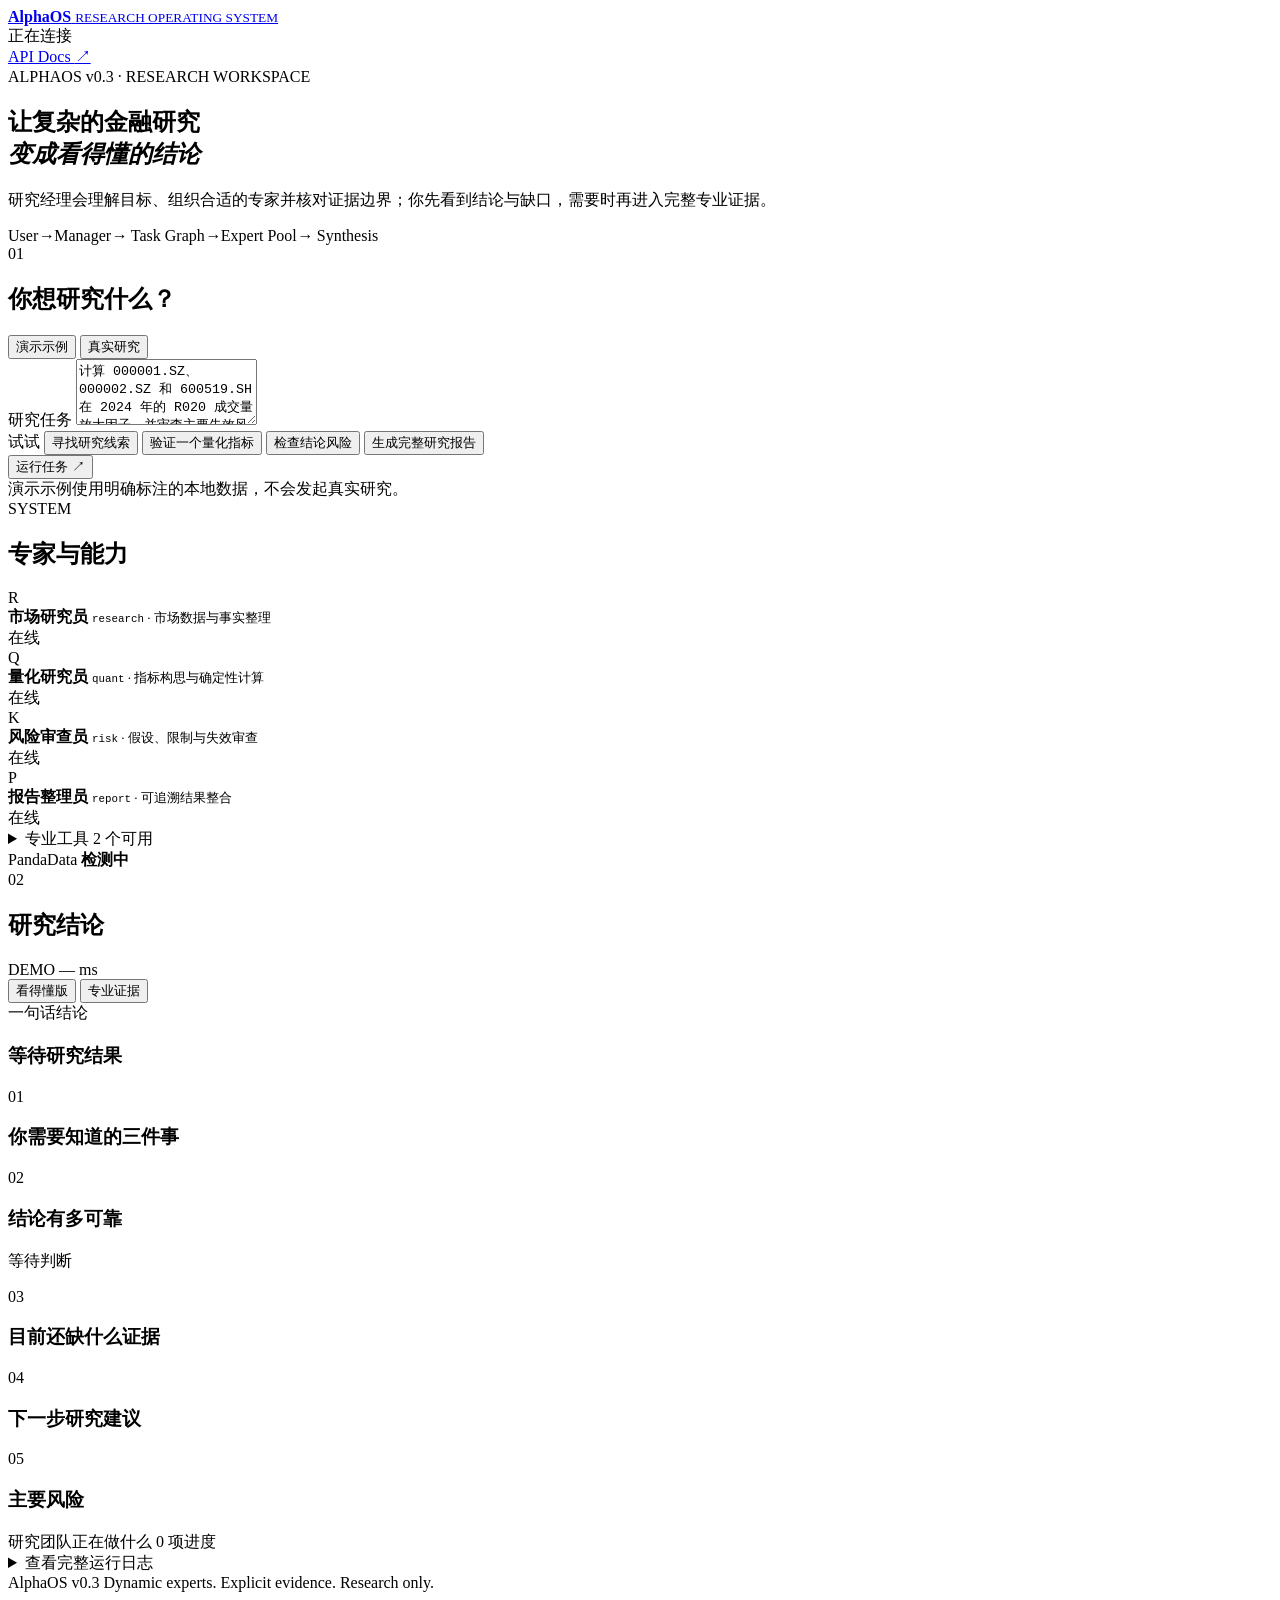
==== frontend/index.html @ 519a6473 "feat: add AlphaOS demo product experience" ====
<!doctype html>
<html lang="zh-CN">
  <head>
    <meta charset="utf-8" />
    <meta name="viewport" content="width=device-width, initial-scale=1" />
    <meta
      name="description"
      content="AlphaOS 动态多智能体量化研究组织演示台"
    />
    <title>AlphaOS · Research Console</title>
    <link rel="stylesheet" href="/static/styles.css" />
  </head>
  <body>
    <div class="ambient ambient-one"></div>
    <div class="ambient ambient-two"></div>

    <header class="topbar">
      <a class="brand" href="/" aria-label="AlphaOS 首页">
        <span class="brand-mark" aria-hidden="true">
          <span></span><span></span><span></span>
        </span>
        <span>
          <strong>AlphaOS</strong>
          <small>RESEARCH OPERATING SYSTEM</small>
        </span>
      </a>
      <div class="topbar-actions">
        <div class="service-status" id="serviceStatus">
          <span class="status-dot"></span>
          <span>正在连接</span>
        </div>
        <a class="ghost-link" href="/docs" target="_blank" rel="noreferrer">
          API Docs
          <span aria-hidden="true">↗</span>
        </a>
      </div>
    </header>

    <main>
      <section class="hero">
        <div class="eyebrow"><span></span> ALPHAOS v0.3 · RESEARCH WORKSPACE</div>
        <h1>让复杂的金融研究<br /><em>变成看得懂的结论</em></h1>
        <p>
          研究经理会理解目标、组织合适的专家并核对证据边界；你先看到结论与缺口，需要时再进入完整专业证据。
        </p>
        <div class="architecture" aria-label="AlphaOS 工作流程">
          <span>User</span><i>→</i><span class="accent">Manager</span><i>→</i>
          <span>Task Graph</span><i>→</i><span>Expert Pool</span><i>→</i>
          <span>Synthesis</span>
        </div>
      </section>

      <section class="workspace">
        <div class="console-card">
          <div class="card-heading">
            <div>
              <span class="section-number">01</span>
              <h2>你想研究什么？</h2>
            </div>
            <div class="mode-switch" role="group" aria-label="研究运行方式">
              <button class="mode-button active" data-mode="demo" type="button">
                演示示例
              </button>
              <button class="mode-button" data-mode="live" type="button">
                真实研究
              </button>
            </div>
          </div>

          <label class="sr-only" for="taskPrompt">研究任务</label>
          <textarea
            id="taskPrompt"
            rows="4"
            maxlength="20000"
            placeholder="描述你希望 AlphaOS 完成的研究任务…"
          >计算 000001.SZ、000002.SZ 和 600519.SH 在 2024 年的 R020 成交量放大因子，并审查主要失效风险。</textarea>

          <div class="prompt-footer">
            <div class="examples" aria-label="示例任务">
              <span>试试</span>
              <button type="button" data-scenario="factor">寻找研究线索</button>
              <button type="button" data-scenario="r020-risk">验证一个量化指标</button>
              <button type="button" data-scenario="r020-risk">检查结论风险</button>
              <button type="button" data-scenario="research-report">生成完整研究报告</button>
            </div>
            <button class="run-button" id="runButton" type="button">
              <span class="run-label">运行任务</span>
              <span class="run-arrow" aria-hidden="true">↗</span>
            </button>
          </div>
          <div class="mode-note" id="modeNote">
            演示示例使用明确标注的本地数据，不会发起真实研究。
          </div>
        </div>

        <aside class="capability-card">
          <div class="card-heading compact">
            <div>
              <span class="section-number">SYSTEM</span>
              <h2>专家与能力</h2>
            </div>
          </div>
          <div class="expert-list">
            <div class="expert-row">
              <span class="expert-icon research">R</span>
              <div>
                <strong>市场研究员</strong>
                <small><code>research</code> · 市场数据与事实整理</small>
              </div>
              <span class="online">在线</span>
            </div>
            <div class="expert-row">
              <span class="expert-icon quant">Q</span>
              <div>
                <strong>量化研究员</strong>
                <small><code>quant</code> · 指标构思与确定性计算</small>
              </div>
              <span class="online">在线</span>
            </div>
            <div class="expert-row">
              <span class="expert-icon risk">K</span>
              <div>
                <strong>风险审查员</strong>
                <small><code>risk</code> · 假设、限制与失效审查</small>
              </div>
              <span class="online">在线</span>
            </div>
            <div class="expert-row">
              <span class="expert-icon report">P</span>
              <div>
                <strong>报告整理员</strong>
                <small><code>report</code> · 可追溯结果整合</small>
              </div>
              <span class="online">在线</span>
            </div>
          </div>
          <details class="runtime-block">
            <summary class="runtime-title">
              <span>专业工具</span>
              <span class="runtime-count">2 个可用</span>
            </summary>
            <p class="runtime-help">由量化研究员按任务动态选择，无需预先指定。</p>
            <div class="skill-chip"><i></i> Factor Idea Generation</div>
            <div class="skill-chip"><i></i> R020 Volume Expansion</div>
          </details>
          <div class="data-status">
            <span>PandaData</span>
            <strong id="pandaStatus">检测中</strong>
          </div>
        </aside>
      </section>

      <section class="results-section" id="resultsSection" aria-live="polite">
        <div class="results-header">
          <div>
            <span class="section-number">02</span>
            <h2>研究结论</h2>
          </div>
          <div class="result-meta">
            <span id="resultMode">DEMO</span>
            <span id="durationLabel">— ms</span>
          </div>
        </div>

        <div class="view-mode-tabs" role="tablist" aria-label="结果查看方式">
          <button
            class="view-tab active"
            id="plainTab"
            type="button"
            role="tab"
            aria-selected="true"
            aria-controls="plainView"
            data-view="plain"
          >
            看得懂版
          </button>
          <button
            class="view-tab"
            id="professionalTab"
            type="button"
            role="tab"
            aria-selected="false"
            aria-controls="professionalView"
            data-view="professional"
          >
            专业证据
          </button>
        </div>

        <div id="plainView" role="tabpanel" aria-labelledby="plainTab">
          <article class="plain-summary-card" id="plainSummary">
            <div class="plain-summary-label">
              <span>一句话结论</span>
              <span id="failureFlag" hidden>包含失败步骤</span>
            </div>
            <h3 id="plainHeadline">等待研究结果</h3>
          </article>

          <div class="plain-grid">
            <article class="plain-card key-points-card">
              <div class="plain-card-heading">
                <span class="plain-card-number">01</span>
                <h3>你需要知道的三件事</h3>
              </div>
              <ol class="plain-list numbered" id="keyPoints"></ol>
            </article>

            <article class="plain-card evidence-level-card">
              <div class="plain-card-heading">
                <span class="plain-card-number">02</span>
                <h3>结论有多可靠</h3>
              </div>
              <div class="evidence-label" id="evidenceLabel">等待判断</div>
              <p id="evidenceDescription"></p>
              <ol class="research-progress" id="researchProgress"></ol>
            </article>
          </div>

          <div class="plain-grid plain-grid-three">
            <article class="plain-card missing-card">
              <div class="plain-card-heading">
                <span class="plain-card-number">03</span>
                <h3>目前还缺什么证据</h3>
              </div>
              <ul class="plain-list" id="missingEvidence"></ul>
            </article>
            <article class="plain-card next-steps-card">
              <div class="plain-card-heading">
                <span class="plain-card-number">04</span>
                <h3>下一步研究建议</h3>
              </div>
              <ul class="plain-list" id="nextSteps"></ul>
            </article>
            <article class="plain-card risks-card">
              <div class="plain-card-heading">
                <span class="plain-card-number">05</span>
                <h3>主要风险</h3>
              </div>
              <ul class="plain-list" id="majorRisks"></ul>
            </article>
          </div>

          <div class="result-panel human-timeline-panel">
            <div class="panel-title">
              <span>研究团队正在做什么</span>
              <span id="eventCount">0 项进度</span>
            </div>
            <div class="timeline" id="timeline"></div>
            <details class="technical-log">
              <summary>查看完整运行日志</summary>
              <div class="technical-event-log" id="plainTechnicalLog"></div>
            </details>
          </div>
        </div>

        <div id="professionalView" role="tabpanel" aria-labelledby="professionalTab" hidden>
          <div class="result-grid">
            <div class="result-panel plan-panel">
              <div class="panel-title">
                <span>Manager 动态任务图</span>
                <span id="complexityBadge">—</span>
              </div>
              <div class="plan-goal" id="planGoal">等待任务</div>
              <div class="selected-agents" id="selectedAgents"></div>
              <div class="dag" id="dag"></div>
            </div>
            <div class="result-panel professional-summary-panel">
              <div class="panel-title">
                <span>执行摘要</span>
                <span id="resultCount">0 RESULTS</span>
              </div>
              <dl class="technical-summary" id="technicalSummary"></dl>
            </div>
          </div>

          <div class="result-panel expert-panel">
            <div class="panel-title">
              <span>专业证据与专家结果</span>
              <span>原始字段</span>
            </div>
            <div class="expert-results" id="expertResults"></div>
          </div>

          <div class="answer-card">
            <div class="answer-label">
              <span class="manager-orb">M</span>
              <div><strong>Manager Synthesis</strong><small>原始综合结论</small></div>
            </div>
            <div class="answer-content" id="finalAnswer"></div>
          </div>

          <div class="result-panel technical-events-panel">
            <div class="panel-title">
              <span>技术执行详情</span>
              <span>完整事件字段</span>
            </div>
            <div class="technical-event-log" id="technicalEventLog"></div>
          </div>

          <details class="raw-response">
            <summary>查看经安全过滤的结构化响应 JSON</summary>
            <pre id="rawJson"></pre>
          </details>
        </div>

        <div class="disclaimer persistent-disclaimer" id="disclaimer"></div>
      </section>
    </main>

    <footer>
      <span>AlphaOS v0.3</span>
      <span>Dynamic experts. Explicit evidence. Research only.</span>
    </footer>

    <script src="/static/presentation/status-labels.js" defer></script>
    <script src="/static/presentation/event-labels.js" defer></script>
    <script src="/static/presentation/build-plain-language-result.js" defer></script>
    <script src="/static/app.js?v=20260723-1" defer></script>
  </body>
</html>
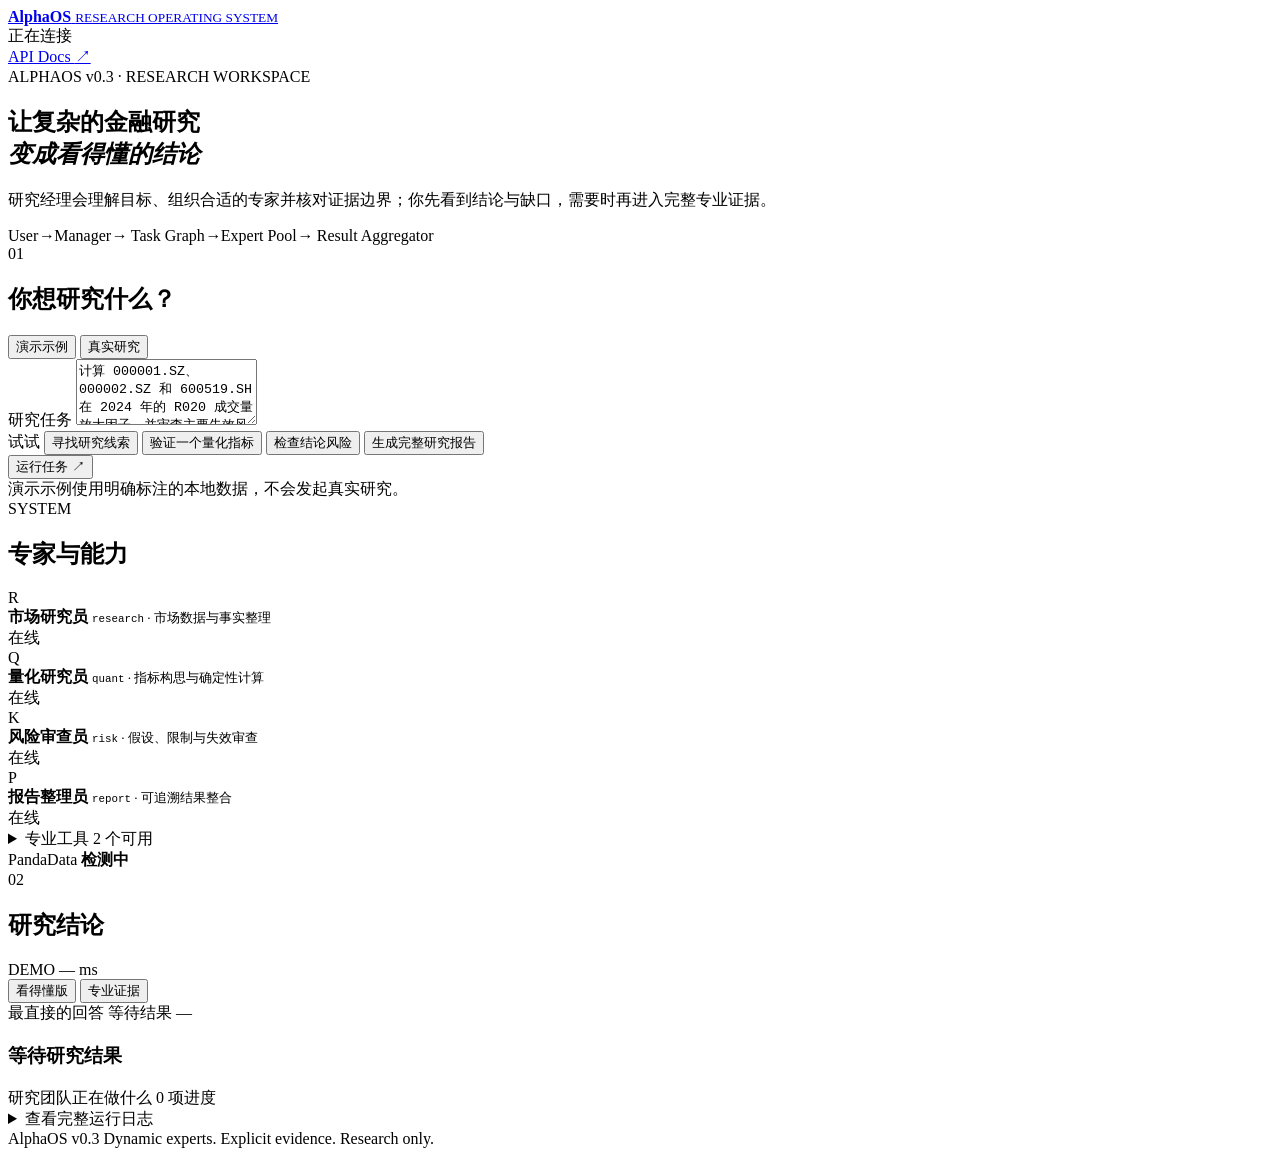
==== commit 0ec4b3d5: "feat: extract result aggregator" ====
--- a/frontend/index.html
+++ b/frontend/index.html
@@ -46,7 +46,7 @@
         <div class="architecture" aria-label="AlphaOS 工作流程">
           <span>User</span><i>→</i><span class="accent">Manager</span><i>→</i>
           <span>Task Graph</span><i>→</i><span>Expert Pool</span><i>→</i>
-          <span>Synthesis</span>
+          <span>Result Aggregator</span>
         </div>
       </section>
 
@@ -190,55 +190,16 @@
         <div id="plainView" role="tabpanel" aria-labelledby="plainTab">
           <article class="plain-summary-card" id="plainSummary">
             <div class="plain-summary-label">
-              <span>一句话结论</span>
+              <span>最直接的回答</span>
+              <span id="completionStatus">等待结果</span>
+              <span id="confidenceBadge">—</span>
               <span id="failureFlag" hidden>包含失败步骤</span>
             </div>
             <h3 id="plainHeadline">等待研究结果</h3>
+            <p id="plainExplanation"></p>
           </article>
 
-          <div class="plain-grid">
-            <article class="plain-card key-points-card">
-              <div class="plain-card-heading">
-                <span class="plain-card-number">01</span>
-                <h3>你需要知道的三件事</h3>
-              </div>
-              <ol class="plain-list numbered" id="keyPoints"></ol>
-            </article>
-
-            <article class="plain-card evidence-level-card">
-              <div class="plain-card-heading">
-                <span class="plain-card-number">02</span>
-                <h3>结论有多可靠</h3>
-              </div>
-              <div class="evidence-label" id="evidenceLabel">等待判断</div>
-              <p id="evidenceDescription"></p>
-              <ol class="research-progress" id="researchProgress"></ol>
-            </article>
-          </div>
-
-          <div class="plain-grid plain-grid-three">
-            <article class="plain-card missing-card">
-              <div class="plain-card-heading">
-                <span class="plain-card-number">03</span>
-                <h3>目前还缺什么证据</h3>
-              </div>
-              <ul class="plain-list" id="missingEvidence"></ul>
-            </article>
-            <article class="plain-card next-steps-card">
-              <div class="plain-card-heading">
-                <span class="plain-card-number">04</span>
-                <h3>下一步研究建议</h3>
-              </div>
-              <ul class="plain-list" id="nextSteps"></ul>
-            </article>
-            <article class="plain-card risks-card">
-              <div class="plain-card-heading">
-                <span class="plain-card-number">05</span>
-                <h3>主要风险</h3>
-              </div>
-              <ul class="plain-list" id="majorRisks"></ul>
-            </article>
-          </div>
+          <div class="aggregation-blocks" id="contentBlocks"></div>
 
           <div class="result-panel human-timeline-panel">
             <div class="panel-title">
@@ -283,8 +244,8 @@
 
           <div class="answer-card">
             <div class="answer-label">
-              <span class="manager-orb">M</span>
-              <div><strong>Manager Synthesis</strong><small>原始综合结论</small></div>
+              <span class="manager-orb">A</span>
+              <div><strong>Result Aggregator</strong><small>结构化直接答案</small></div>
             </div>
             <div class="answer-content" id="finalAnswer"></div>
           </div>
@@ -315,6 +276,6 @@
     <script src="/static/presentation/status-labels.js" defer></script>
     <script src="/static/presentation/event-labels.js" defer></script>
     <script src="/static/presentation/build-plain-language-result.js" defer></script>
-    <script src="/static/app.js?v=20260723-1" defer></script>
+    <script src="/static/app.js?v=20260723-p01" defer></script>
   </body>
 </html>
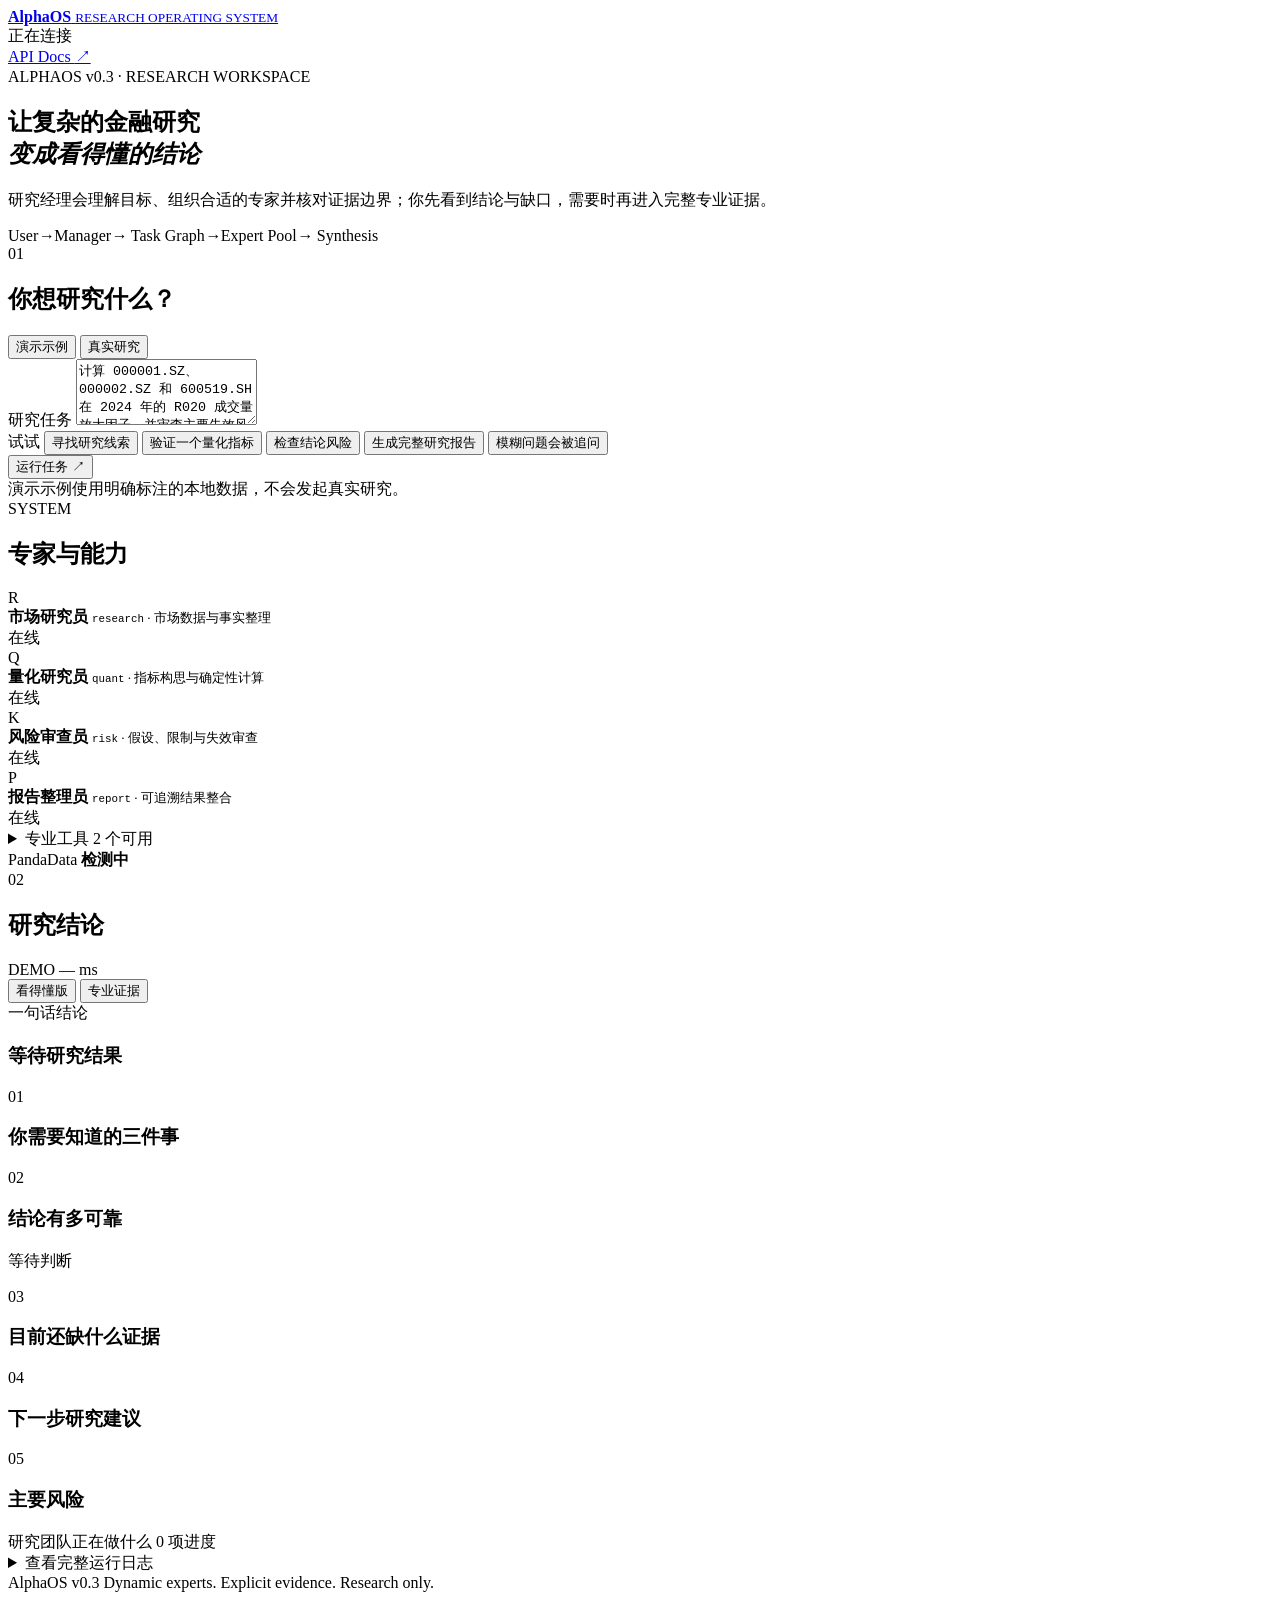
==== commit 37ae2920: "后端和前端支持多轮追问（最多5轮），新增测试和Demo场景，Quant Agent保持不变" ====
--- a/frontend/index.html
+++ b/frontend/index.html
@@ -46,7 +46,7 @@
         <div class="architecture" aria-label="AlphaOS 工作流程">
           <span>User</span><i>→</i><span class="accent">Manager</span><i>→</i>
           <span>Task Graph</span><i>→</i><span>Expert Pool</span><i>→</i>
-          <span>Result Aggregator</span>
+          <span>Synthesis</span>
         </div>
       </section>
 
@@ -82,6 +82,7 @@
               <button type="button" data-scenario="r020-risk">验证一个量化指标</button>
               <button type="button" data-scenario="r020-risk">检查结论风险</button>
               <button type="button" data-scenario="research-report">生成完整研究报告</button>
+              <button type="button" data-scenario="clarification">模糊问题会被追问</button>
             </div>
             <button class="run-button" id="runButton" type="button">
               <span class="run-label">运行任务</span>
@@ -90,6 +91,16 @@
           </div>
           <div class="mode-note" id="modeNote">
             演示示例使用明确标注的本地数据，不会发起真实研究。
+          </div>
+          <div class="clarification-banner" id="clarificationBanner" hidden>
+            <div class="clarification-banner-heading">
+              <span id="clarificationRound">第 1/5 轮追问</span>
+              <button type="button" id="clarificationReset">重新开始</button>
+            </div>
+            <p class="clarification-banner-hint">
+              研究经理认为这个问题还不够具体，请在上方输入框依次回答：
+            </p>
+            <ol class="clarification-questions" id="clarificationQuestions"></ol>
           </div>
         </div>
 
@@ -190,16 +201,55 @@
         <div id="plainView" role="tabpanel" aria-labelledby="plainTab">
           <article class="plain-summary-card" id="plainSummary">
             <div class="plain-summary-label">
-              <span>最直接的回答</span>
-              <span id="completionStatus">等待结果</span>
-              <span id="confidenceBadge">—</span>
+              <span>一句话结论</span>
               <span id="failureFlag" hidden>包含失败步骤</span>
             </div>
             <h3 id="plainHeadline">等待研究结果</h3>
-            <p id="plainExplanation"></p>
           </article>
 
-          <div class="aggregation-blocks" id="contentBlocks"></div>
+          <div class="plain-grid">
+            <article class="plain-card key-points-card">
+              <div class="plain-card-heading">
+                <span class="plain-card-number">01</span>
+                <h3>你需要知道的三件事</h3>
+              </div>
+              <ol class="plain-list numbered" id="keyPoints"></ol>
+            </article>
+
+            <article class="plain-card evidence-level-card">
+              <div class="plain-card-heading">
+                <span class="plain-card-number">02</span>
+                <h3>结论有多可靠</h3>
+              </div>
+              <div class="evidence-label" id="evidenceLabel">等待判断</div>
+              <p id="evidenceDescription"></p>
+              <ol class="research-progress" id="researchProgress"></ol>
+            </article>
+          </div>
+
+          <div class="plain-grid plain-grid-three">
+            <article class="plain-card missing-card">
+              <div class="plain-card-heading">
+                <span class="plain-card-number">03</span>
+                <h3>目前还缺什么证据</h3>
+              </div>
+              <ul class="plain-list" id="missingEvidence"></ul>
+            </article>
+            <article class="plain-card next-steps-card">
+              <div class="plain-card-heading">
+                <span class="plain-card-number">04</span>
+                <h3>下一步研究建议</h3>
+              </div>
+              <ul class="plain-list" id="nextSteps"></ul>
+            </article>
+            <article class="plain-card risks-card">
+              <div class="plain-card-heading">
+                <span class="plain-card-number">05</span>
+                <h3>主要风险</h3>
+              </div>
+              <ul class="plain-list" id="majorRisks"></ul>
+            </article>
+          </div>
 
           <div class="result-panel human-timeline-panel">
             <div class="panel-title">
@@ -244,8 +294,8 @@
 
           <div class="answer-card">
             <div class="answer-label">
-              <span class="manager-orb">A</span>
-              <div><strong>Result Aggregator</strong><small>结构化直接答案</small></div>
+              <span class="manager-orb">M</span>
+              <div><strong>Manager Synthesis</strong><small>原始综合结论</small></div>
             </div>
             <div class="answer-content" id="finalAnswer"></div>
           </div>
@@ -276,6 +326,6 @@
     <script src="/static/presentation/status-labels.js" defer></script>
     <script src="/static/presentation/event-labels.js" defer></script>
     <script src="/static/presentation/build-plain-language-result.js" defer></script>
-    <script src="/static/app.js?v=20260723-p01" defer></script>
+    <script src="/static/app.js?v=20260723-2" defer></script>
   </body>
 </html>
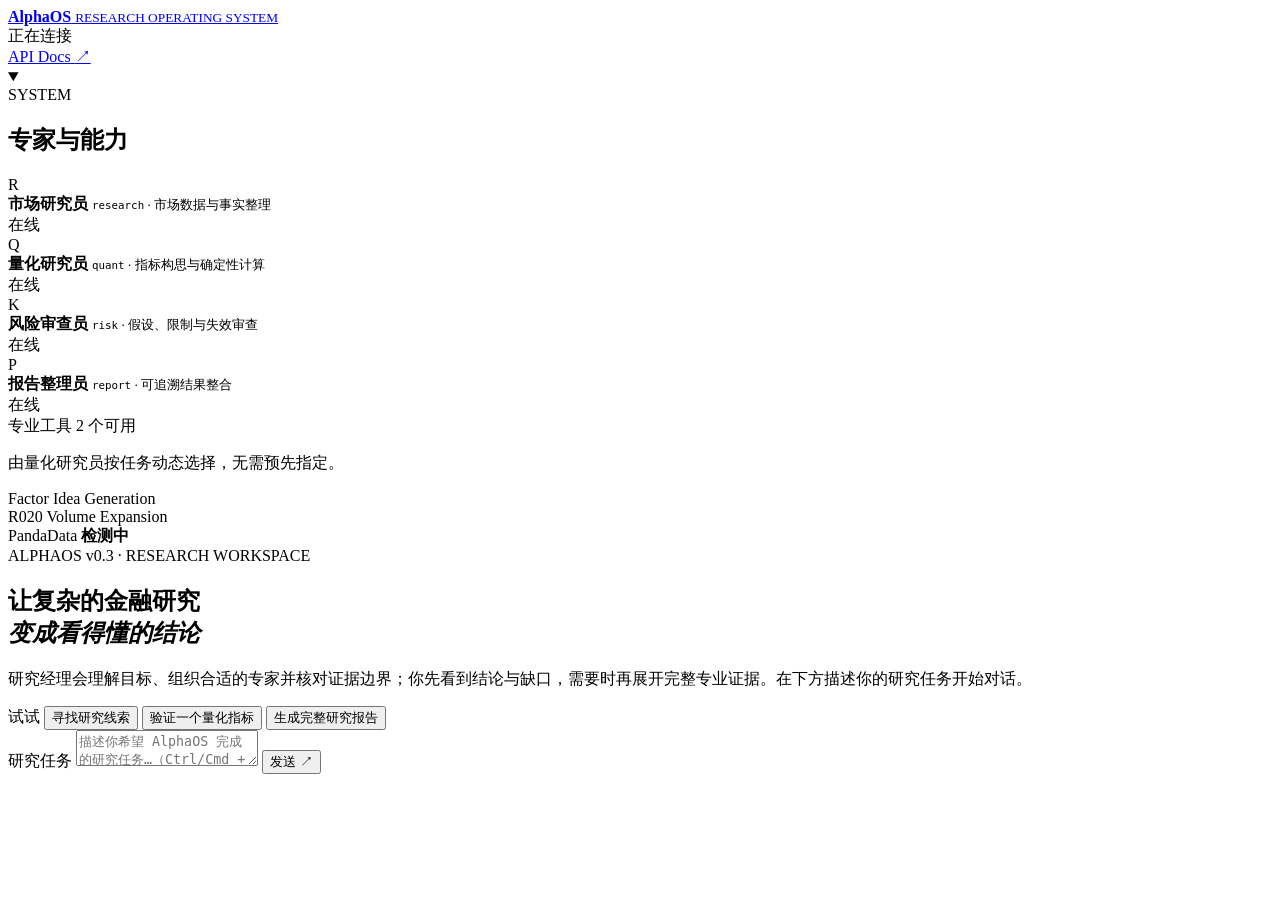
==== commit e960d47d: "优化" ====
--- a/frontend/index.html
+++ b/frontend/index.html
@@ -5,7 +5,7 @@
     <meta name="viewport" content="width=device-width, initial-scale=1" />
     <meta
       name="description"
-      content="AlphaOS 动态多智能体量化研究组织演示台"
+      content="AlphaOS 动态多智能体量化研究工作台"
     />
     <title>AlphaOS · Research Console</title>
     <link rel="stylesheet" href="/static/styles.css" />
@@ -36,81 +36,15 @@
       </div>
     </header>
 
-    <main>
-      <section class="hero">
-        <div class="eyebrow"><span></span> ALPHAOS v0.3 · RESEARCH WORKSPACE</div>
-        <h1>让复杂的金融研究<br /><em>变成看得懂的结论</em></h1>
-        <p>
-          研究经理会理解目标、组织合适的专家并核对证据边界；你先看到结论与缺口，需要时再进入完整专业证据。
-        </p>
-        <div class="architecture" aria-label="AlphaOS 工作流程">
-          <span>User</span><i>→</i><span class="accent">Manager</span><i>→</i>
-          <span>Task Graph</span><i>→</i><span>Expert Pool</span><i>→</i>
-          <span>Synthesis</span>
-        </div>
-      </section>
-
-      <section class="workspace">
-        <div class="console-card">
-          <div class="card-heading">
-            <div>
-              <span class="section-number">01</span>
-              <h2>你想研究什么？</h2>
-            </div>
-            <div class="mode-switch" role="group" aria-label="研究运行方式">
-              <button class="mode-button active" data-mode="demo" type="button">
-                演示示例
-              </button>
-              <button class="mode-button" data-mode="live" type="button">
-                真实研究
-              </button>
-            </div>
-          </div>
-
-          <label class="sr-only" for="taskPrompt">研究任务</label>
-          <textarea
-            id="taskPrompt"
-            rows="4"
-            maxlength="20000"
-            placeholder="描述你希望 AlphaOS 完成的研究任务…"
-          >计算 000001.SZ、000002.SZ 和 600519.SH 在 2024 年的 R020 成交量放大因子，并审查主要失效风险。</textarea>
-
-          <div class="prompt-footer">
-            <div class="examples" aria-label="示例任务">
-              <span>试试</span>
-              <button type="button" data-scenario="factor">寻找研究线索</button>
-              <button type="button" data-scenario="r020-risk">验证一个量化指标</button>
-              <button type="button" data-scenario="r020-risk">检查结论风险</button>
-              <button type="button" data-scenario="research-report">生成完整研究报告</button>
-              <button type="button" data-scenario="clarification">模糊问题会被追问</button>
-            </div>
-            <button class="run-button" id="runButton" type="button">
-              <span class="run-label">运行任务</span>
-              <span class="run-arrow" aria-hidden="true">↗</span>
-            </button>
-          </div>
-          <div class="mode-note" id="modeNote">
-            演示示例使用明确标注的本地数据，不会发起真实研究。
-          </div>
-          <div class="clarification-banner" id="clarificationBanner" hidden>
-            <div class="clarification-banner-heading">
-              <span id="clarificationRound">第 1/5 轮追问</span>
-              <button type="button" id="clarificationReset">重新开始</button>
-            </div>
-            <p class="clarification-banner-hint">
-              研究经理认为这个问题还不够具体，请在上方输入框依次回答：
-            </p>
-            <ol class="clarification-questions" id="clarificationQuestions"></ol>
-          </div>
-        </div>
-
-        <aside class="capability-card">
-          <div class="card-heading compact">
+    <main class="chat-shell">
+      <aside class="capability-rail">
+        <details class="capability-card" open>
+          <summary class="card-heading compact">
             <div>
               <span class="section-number">SYSTEM</span>
               <h2>专家与能力</h2>
             </div>
-          </div>
+          </summary>
           <div class="expert-list">
             <div class="expert-row">
               <span class="expert-icon research">R</span>
@@ -145,187 +79,134 @@
               <span class="online">在线</span>
             </div>
           </div>
-          <details class="runtime-block">
-            <summary class="runtime-title">
+          <div class="runtime-block">
+            <div class="runtime-title">
               <span>专业工具</span>
               <span class="runtime-count">2 个可用</span>
-            </summary>
+            </div>
             <p class="runtime-help">由量化研究员按任务动态选择，无需预先指定。</p>
             <div class="skill-chip"><i></i> Factor Idea Generation</div>
             <div class="skill-chip"><i></i> R020 Volume Expansion</div>
-          </details>
+          </div>
           <div class="data-status">
             <span>PandaData</span>
             <strong id="pandaStatus">检测中</strong>
           </div>
-        </aside>
-      </section>
-
-      <section class="results-section" id="resultsSection" aria-live="polite">
-        <div class="results-header">
-          <div>
-            <span class="section-number">02</span>
-            <h2>研究结论</h2>
-          </div>
-          <div class="result-meta">
-            <span id="resultMode">DEMO</span>
-            <span id="durationLabel">— ms</span>
-          </div>
-        </div>
-
-        <div class="view-mode-tabs" role="tablist" aria-label="结果查看方式">
-          <button
-            class="view-tab active"
-            id="plainTab"
-            type="button"
-            role="tab"
-            aria-selected="true"
-            aria-controls="plainView"
-            data-view="plain"
-          >
-            看得懂版
-          </button>
-          <button
-            class="view-tab"
-            id="professionalTab"
-            type="button"
-            role="tab"
-            aria-selected="false"
-            aria-controls="professionalView"
-            data-view="professional"
-          >
-            专业证据
-          </button>
-        </div>
-
-        <div id="plainView" role="tabpanel" aria-labelledby="plainTab">
-          <article class="plain-summary-card" id="plainSummary">
-            <div class="plain-summary-label">
-              <span>一句话结论</span>
-              <span id="failureFlag" hidden>包含失败步骤</span>
-            </div>
-            <h3 id="plainHeadline">等待研究结果</h3>
-          </article>
-
-          <div class="plain-grid">
-            <article class="plain-card key-points-card">
-              <div class="plain-card-heading">
-                <span class="plain-card-number">01</span>
-                <h3>你需要知道的三件事</h3>
-              </div>
-              <ol class="plain-list numbered" id="keyPoints"></ol>
-            </article>
-
-            <article class="plain-card evidence-level-card">
-              <div class="plain-card-heading">
-                <span class="plain-card-number">02</span>
-                <h3>结论有多可靠</h3>
-              </div>
-              <div class="evidence-label" id="evidenceLabel">等待判断</div>
-              <p id="evidenceDescription"></p>
-              <ol class="research-progress" id="researchProgress"></ol>
-            </article>
-          </div>
-
-          <div class="plain-grid plain-grid-three">
-            <article class="plain-card missing-card">
-              <div class="plain-card-heading">
-                <span class="plain-card-number">03</span>
-                <h3>目前还缺什么证据</h3>
-              </div>
-              <ul class="plain-list" id="missingEvidence"></ul>
-            </article>
-            <article class="plain-card next-steps-card">
-              <div class="plain-card-heading">
-                <span class="plain-card-number">04</span>
-                <h3>下一步研究建议</h3>
-              </div>
-              <ul class="plain-list" id="nextSteps"></ul>
-            </article>
-            <article class="plain-card risks-card">
-              <div class="plain-card-heading">
-                <span class="plain-card-number">05</span>
-                <h3>主要风险</h3>
-              </div>
-              <ul class="plain-list" id="majorRisks"></ul>
-            </article>
-          </div>
-
-          <div class="result-panel human-timeline-panel">
-            <div class="panel-title">
-              <span>研究团队正在做什么</span>
-              <span id="eventCount">0 项进度</span>
-            </div>
-            <div class="timeline" id="timeline"></div>
-            <details class="technical-log">
-              <summary>查看完整运行日志</summary>
-              <div class="technical-event-log" id="plainTechnicalLog"></div>
-            </details>
-          </div>
-        </div>
-
-        <div id="professionalView" role="tabpanel" aria-labelledby="professionalTab" hidden>
-          <div class="result-grid">
-            <div class="result-panel plan-panel">
-              <div class="panel-title">
-                <span>Manager 动态任务图</span>
-                <span id="complexityBadge">—</span>
-              </div>
-              <div class="plan-goal" id="planGoal">等待任务</div>
-              <div class="selected-agents" id="selectedAgents"></div>
-              <div class="dag" id="dag"></div>
-            </div>
-            <div class="result-panel professional-summary-panel">
-              <div class="panel-title">
-                <span>执行摘要</span>
-                <span id="resultCount">0 RESULTS</span>
-              </div>
-              <dl class="technical-summary" id="technicalSummary"></dl>
-            </div>
-          </div>
-
-          <div class="result-panel expert-panel">
-            <div class="panel-title">
-              <span>专业证据与专家结果</span>
-              <span>原始字段</span>
-            </div>
-            <div class="expert-results" id="expertResults"></div>
-          </div>
-
-          <div class="answer-card">
-            <div class="answer-label">
-              <span class="manager-orb">M</span>
-              <div><strong>Manager Synthesis</strong><small>原始综合结论</small></div>
-            </div>
-            <div class="answer-content" id="finalAnswer"></div>
-          </div>
-
-          <div class="result-panel technical-events-panel">
-            <div class="panel-title">
-              <span>技术执行详情</span>
-              <span>完整事件字段</span>
-            </div>
-            <div class="technical-event-log" id="technicalEventLog"></div>
-          </div>
-
-          <details class="raw-response">
-            <summary>查看经安全过滤的结构化响应 JSON</summary>
-            <pre id="rawJson"></pre>
-          </details>
-        </div>
-
-        <div class="disclaimer persistent-disclaimer" id="disclaimer"></div>
+        </details>
+      </aside>
+
+      <section class="chat-panel">
+        <div class="chat-scroll" id="chatScroll" aria-live="polite">
+          <div class="chat-empty" id="chatEmpty">
+            <div class="eyebrow"><span></span> ALPHAOS v0.3 · RESEARCH WORKSPACE</div>
+            <h1>让复杂的金融研究<br /><em>变成看得懂的结论</em></h1>
+            <p>
+              研究经理会理解目标、组织合适的专家并核对证据边界；你先看到结论与缺口，需要时再展开完整专业证据。在下方描述你的研究任务开始对话。
+            </p>
+          </div>
+        </div>
+
+        <form class="composer" id="composer">
+          <div class="examples" aria-label="示例任务">
+            <span>试试</span>
+            <button type="button" data-scenario="factor">寻找研究线索</button>
+            <button type="button" data-scenario="r020-risk">验证一个量化指标</button>
+            <button type="button" data-scenario="research-report">生成完整研究报告</button>
+          </div>
+          <div class="composer-input-row">
+            <label class="sr-only" for="taskPrompt">研究任务</label>
+            <textarea
+              id="taskPrompt"
+              rows="2"
+              maxlength="20000"
+              placeholder="描述你希望 AlphaOS 完成的研究任务…（Ctrl/Cmd + Enter 发送）"
+            ></textarea>
+            <button class="run-button" id="runButton" type="button">
+              <span class="run-label">发送</span>
+              <span class="run-arrow" aria-hidden="true">↗</span>
+            </button>
+          </div>
+        </form>
       </section>
     </main>
 
-    <footer>
-      <span>AlphaOS v0.3</span>
-      <span>Dynamic experts. Explicit evidence. Research only.</span>
-    </footer>
+    <template id="turnTemplate">
+      <article class="turn">
+        <div class="turn-user">
+          <span class="turn-role">你</span>
+          <p class="turn-prompt"></p>
+        </div>
+        <div class="turn-assistant">
+          <div class="turn-summary">
+            <div class="turn-summary-label">
+              <span class="turn-role-badge">AlphaOS</span>
+              <span class="turn-completion">运行中</span>
+              <span class="turn-confidence"></span>
+              <span class="turn-duration"></span>
+              <span class="turn-failure" hidden>包含失败步骤</span>
+            </div>
+            <h3 class="turn-headline">正在处理…</h3>
+            <p class="turn-explanation">研究团队正在组织专家并核对证据边界。</p>
+          </div>
+          <div class="turn-body"></div>
+        </div>
+      </article>
+    </template>
+
+    <template id="turnResultTemplate">
+      <div class="turn-blocks"></div>
+      <details class="turn-evidence">
+        <summary>查看专业证据</summary>
+        <div class="result-grid">
+          <div class="result-panel plan-panel">
+            <div class="panel-title">
+              <span>Manager 动态任务图</span>
+              <span class="turn-complexity">—</span>
+            </div>
+            <div class="plan-goal turn-plan-goal"></div>
+            <div class="selected-agents turn-selected-agents"></div>
+            <div class="dag turn-dag"></div>
+          </div>
+          <div class="result-panel">
+            <div class="panel-title">
+              <span>执行摘要</span>
+              <span class="turn-result-count">0 RESULTS</span>
+            </div>
+            <dl class="technical-summary turn-technical-summary"></dl>
+          </div>
+        </div>
+        <div class="result-panel expert-panel">
+          <div class="panel-title">
+            <span>专家结果</span>
+            <span>原始字段</span>
+          </div>
+          <div class="expert-results turn-expert-results"></div>
+        </div>
+        <div class="result-panel human-timeline-panel">
+          <div class="panel-title">
+            <span>研究团队做了什么</span>
+            <span class="turn-event-count">0 项进度</span>
+          </div>
+          <div class="timeline turn-timeline"></div>
+        </div>
+        <div class="result-panel technical-events-panel">
+          <div class="panel-title">
+            <span>技术执行详情</span>
+            <span>完整事件字段</span>
+          </div>
+          <div class="technical-event-log turn-technical-log"></div>
+        </div>
+        <details class="raw-response">
+          <summary>查看经安全过滤的结构化响应 JSON</summary>
+          <pre class="turn-raw-json"></pre>
+        </details>
+      </details>
+      <div class="disclaimer turn-disclaimer"></div>
+    </template>
 
     <script src="/static/presentation/status-labels.js" defer></script>
     <script src="/static/presentation/event-labels.js" defer></script>
     <script src="/static/presentation/build-plain-language-result.js" defer></script>
-    <script src="/static/app.js?v=20260723-2" defer></script>
+    <script src="/static/app.js?v=20260724-p02" defer></script>
   </body>
 </html>
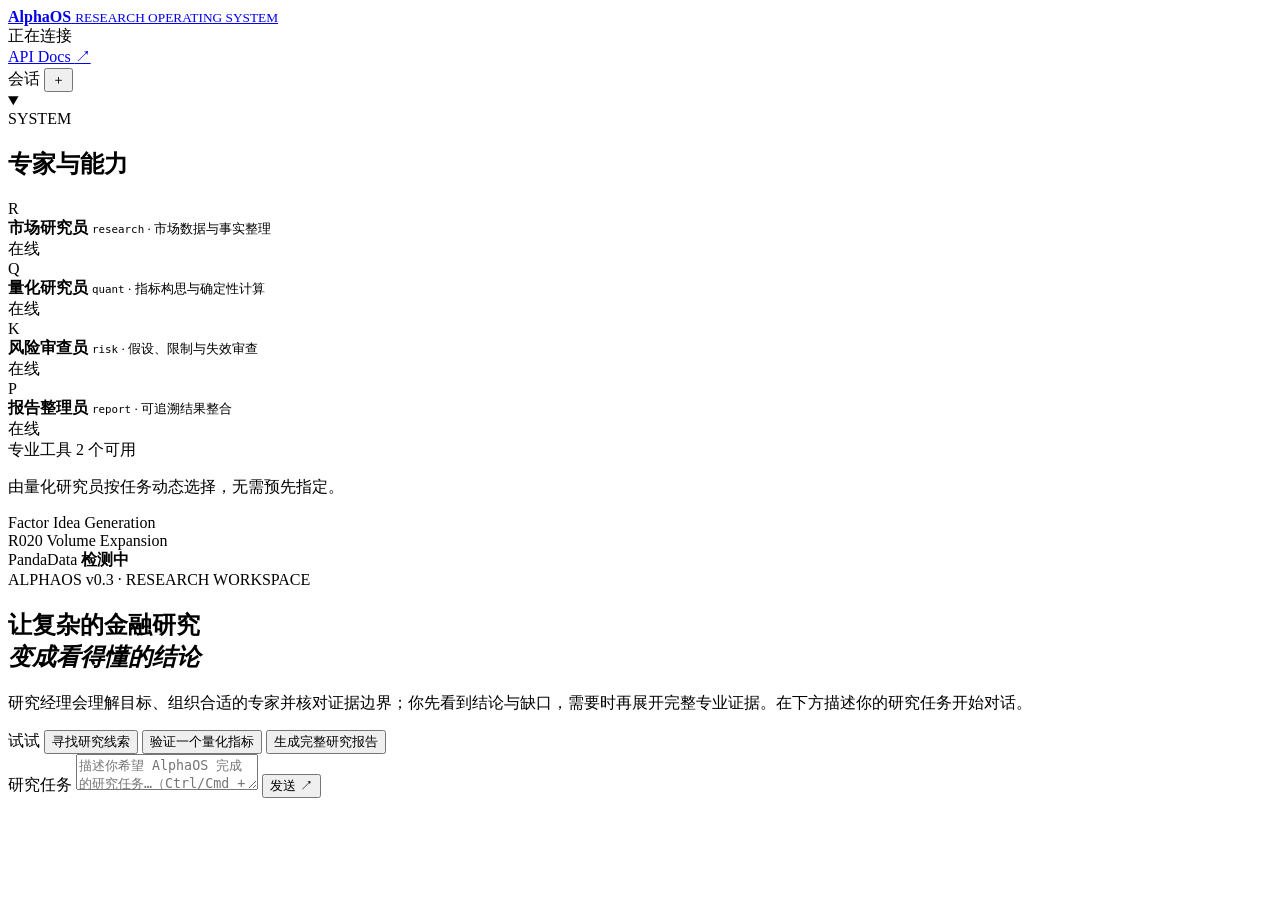
==== commit 608d7bfc: "优化" ====
--- a/frontend/index.html
+++ b/frontend/index.html
@@ -38,6 +38,13 @@
 
     <main class="chat-shell">
       <aside class="capability-rail">
+        <div class="conversation-panel">
+          <div class="conversation-header">
+            <span class="conversation-title">会话</span>
+            <button class="conversation-new" id="newConversationBtn" type="button" title="新建会话">＋</button>
+          </div>
+          <div class="conversation-list" id="conversationList"></div>
+        </div>
         <details class="capability-card" open>
           <summary class="card-heading compact">
             <div>
@@ -106,6 +113,13 @@
           </div>
         </div>
 
+        <div class="clarification-banner" id="clarificationBanner" hidden>
+          <div class="clarification-banner-head">
+            <span class="clarification-round">第 <strong id="clarificationRound">1</strong> 轮追问</span>
+            <button type="button" id="clarificationReset">重新开始</button>
+          </div>
+          <div class="clarification-questions" id="clarificationQuestions"></div>
+        </div>
         <form class="composer" id="composer">
           <div class="examples" aria-label="示例任务">
             <span>试试</span>
